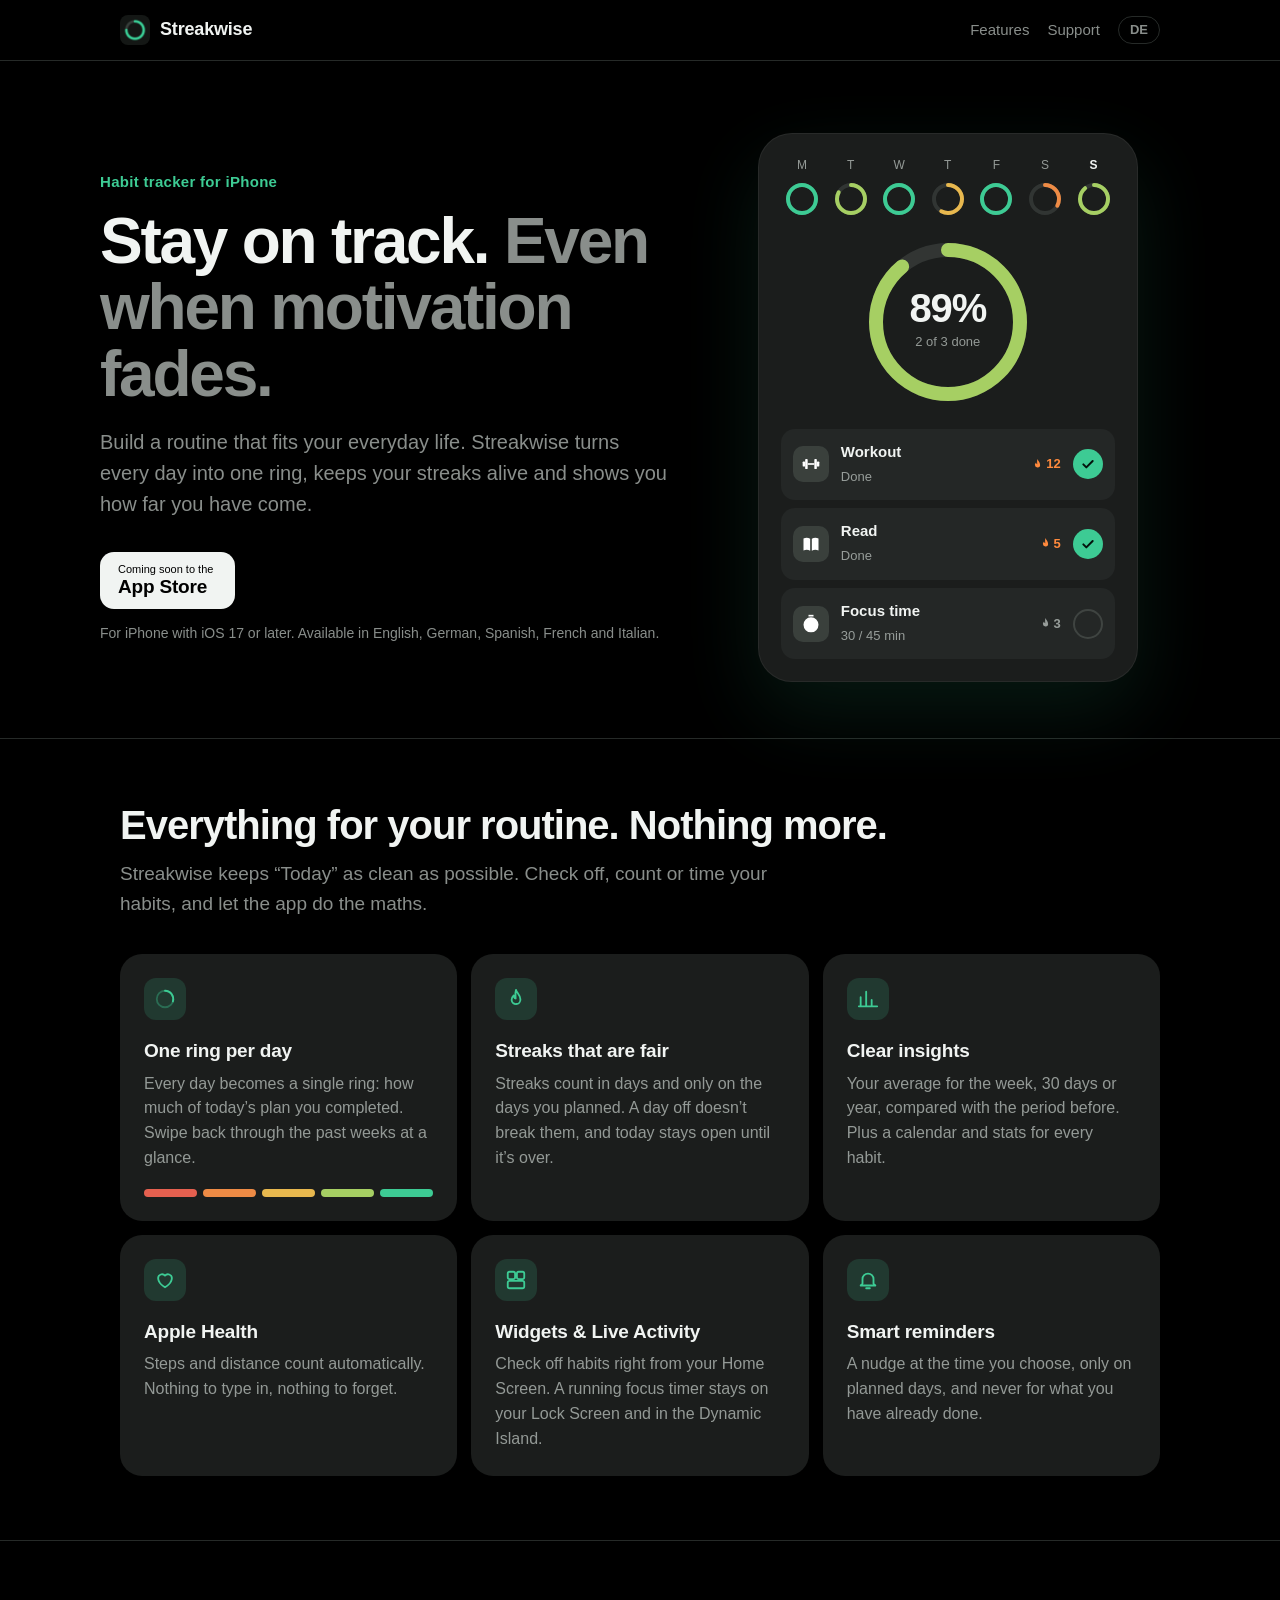
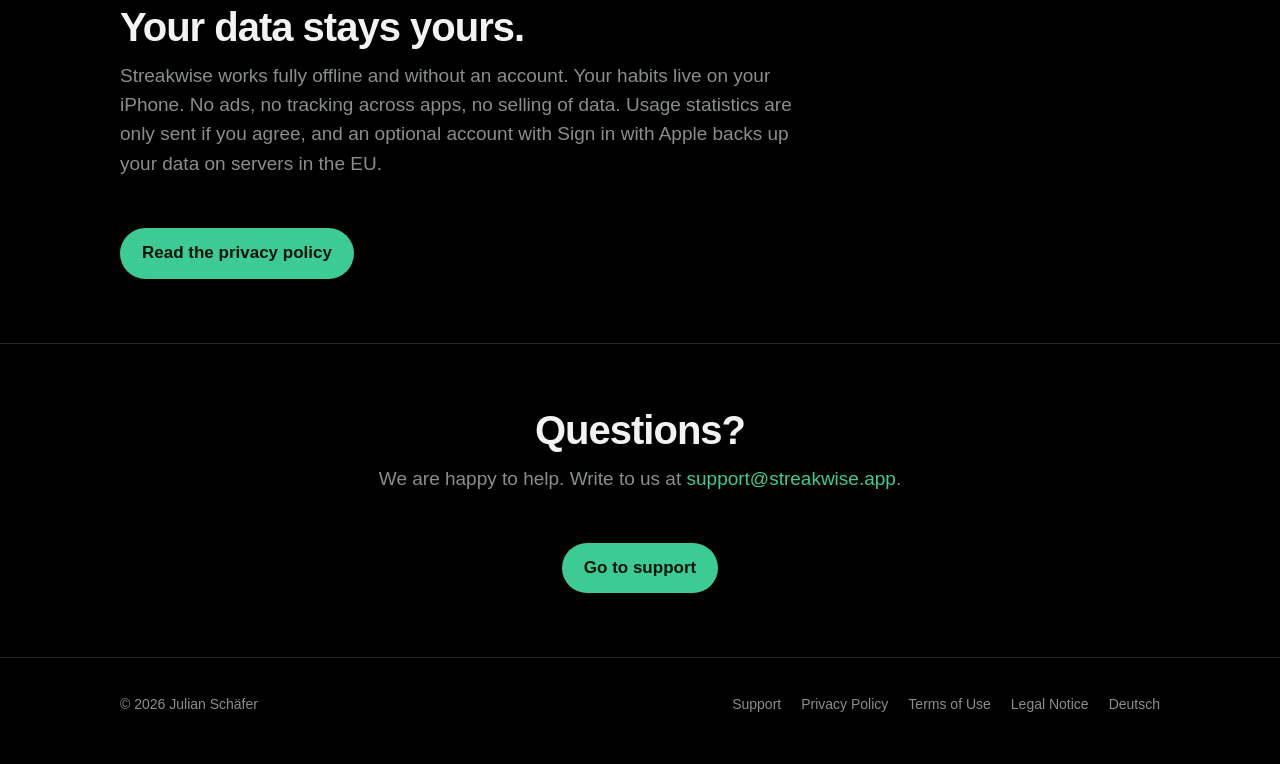
==== index.html @ 622528d2 "Add files via upload" ====
<!doctype html>
<html lang="en">
<head>
  <meta charset="utf-8">
  <meta name="viewport" content="width=device-width, initial-scale=1">
  <title>Streakwise – Habit tracker for iPhone</title>
  <meta name="description" content="Streakwise is a habit tracker for iPhone. Daily rings, streaks, Apple Health and widgets help you stay on track, even when motivation fades.">
  <meta name="theme-color" content="#000000">
  <link rel="canonical" href="https://streakwise.app/">
  <link rel="alternate" hreflang="en" href="https://streakwise.app/">
  <link rel="alternate" hreflang="de" href="https://streakwise.app/de/">
  <link rel="alternate" hreflang="x-default" href="https://streakwise.app/">
  <meta property="og:type" content="website">
  <meta property="og:title" content="Streakwise – Habit tracker for iPhone">
  <meta property="og:description" content="Stay on track. Even when motivation fades.">
  <meta property="og:url" content="https://streakwise.app/">
  <meta property="og:image" content="https://streakwise.app/assets/app-icon.png">
  <link rel="icon" type="image/png" href="/favicon.png">
  <link rel="apple-touch-icon" href="/apple-touch-icon.png">
  <link rel="stylesheet" href="/assets/style.css">
  <!-- Sobald die App live ist: <meta name="apple-itunes-app" content="app-id=APP_ID"> -->
</head>
<body>
  <header class="site-header">
    <div class="wrap">
      <a class="brand" href="/"><img src="/assets/app-icon.png" alt="" width="30" height="30">Streakwise</a>
      <nav class="nav" aria-label="Main">
        <a class="hide-sm" href="#features">Features</a>
        <a href="/support/">Support</a>
        <a class="lang" href="/de/" hreflang="de" lang="de">DE</a>
      </nav>
    </div>
  </header>

  <main>
    <div class="wrap hero">
      <div>
        <p class="eyebrow">Habit tracker for iPhone</p>
        <h1>Stay on track. <span>Even when motivation fades.</span></h1>
        <p class="lead">Build a routine that fits your everyday life. Streakwise turns every day into one ring, keeps your streaks alive and shows you how far you have come.</p>
        <span class="store-badge" aria-disabled="true">
          <span><small>Coming soon to the</small><strong>App Store</strong></span>
        </span>
        <p class="hint">For iPhone with iOS 17 or later. Available in English, German, Spanish, French and Italian.</p>
      </div>

      <div class="preview" role="img" aria-label="Preview of the Today screen: a daily ring at 89 percent, two of three habits done">
        <div class="week" aria-hidden="true">
          <div><span>M</span><svg viewBox="0 0 36 36"><circle cx="18" cy="18" r="14" fill="none" stroke="var(--empty)" stroke-width="4"/><circle cx="18" cy="18" r="14" fill="none" stroke="var(--p4)" stroke-width="4" stroke-linecap="round" pathLength="100" stroke-dasharray="100 100" transform="rotate(-90 18 18)"/></svg></div>
          <div><span>T</span><svg viewBox="0 0 36 36"><circle cx="18" cy="18" r="14" fill="none" stroke="var(--empty)" stroke-width="4"/><circle cx="18" cy="18" r="14" fill="none" stroke="var(--p3)" stroke-width="4" stroke-linecap="round" pathLength="100" stroke-dasharray="83 100" transform="rotate(-90 18 18)"/></svg></div>
          <div><span>W</span><svg viewBox="0 0 36 36"><circle cx="18" cy="18" r="14" fill="none" stroke="var(--empty)" stroke-width="4"/><circle cx="18" cy="18" r="14" fill="none" stroke="var(--p4)" stroke-width="4" stroke-linecap="round" pathLength="100" stroke-dasharray="100 100" transform="rotate(-90 18 18)"/></svg></div>
          <div><span>T</span><svg viewBox="0 0 36 36"><circle cx="18" cy="18" r="14" fill="none" stroke="var(--empty)" stroke-width="4"/><circle cx="18" cy="18" r="14" fill="none" stroke="var(--p2)" stroke-width="4" stroke-linecap="round" pathLength="100" stroke-dasharray="58 100" transform="rotate(-90 18 18)"/></svg></div>
          <div><span>F</span><svg viewBox="0 0 36 36"><circle cx="18" cy="18" r="14" fill="none" stroke="var(--empty)" stroke-width="4"/><circle cx="18" cy="18" r="14" fill="none" stroke="var(--p4)" stroke-width="4" stroke-linecap="round" pathLength="100" stroke-dasharray="100 100" transform="rotate(-90 18 18)"/></svg></div>
          <div><span>S</span><svg viewBox="0 0 36 36"><circle cx="18" cy="18" r="14" fill="none" stroke="var(--empty)" stroke-width="4"/><circle cx="18" cy="18" r="14" fill="none" stroke="var(--p1)" stroke-width="4" stroke-linecap="round" pathLength="100" stroke-dasharray="33 100" transform="rotate(-90 18 18)"/></svg></div>
          <div class="today"><span>S</span><svg viewBox="0 0 36 36"><circle cx="18" cy="18" r="14" fill="none" stroke="var(--empty)" stroke-width="4"/><circle cx="18" cy="18" r="14" fill="none" stroke="var(--p3)" stroke-width="4" stroke-linecap="round" pathLength="100" stroke-dasharray="89 100" transform="rotate(-90 18 18)"/></svg></div>
        </div>

        <div class="day-ring" aria-hidden="true">
          <svg viewBox="0 0 170 170"><circle cx="85" cy="85" r="72" fill="none" stroke="var(--empty)" stroke-width="14"/><circle cx="85" cy="85" r="72" fill="none" stroke="var(--p3)" stroke-width="14" stroke-linecap="round" pathLength="100" stroke-dasharray="89 100" transform="rotate(-90 85 85)"/></svg>
          <div class="value"><strong>89%</strong><span>2 of 3 done</span></div>
        </div>

        <div class="habit" aria-hidden="true">
          <div class="tile"><svg viewBox="0 0 24 24"><rect x="2" y="9" width="3" height="6" rx="1"/><rect x="5" y="6" width="3" height="12" rx="1"/><rect x="8" y="11" width="8" height="2"/><rect x="16" y="6" width="3" height="12" rx="1"/><rect x="19" y="9" width="3" height="6" rx="1"/></svg></div>
          <div class="text"><strong>Workout</strong><span>Done</span></div>
          <span class="flame"><svg viewBox="0 0 24 24"><path d="M12 2c.6 3.2 4.8 5.6 4.8 10.4A4.8 4.8 0 0 1 7.2 13c0-2.1 1-3.7 2.3-4.9.1 1.8.9 3 2.1 3.3C11.3 8.2 10.9 5 12 2z"/></svg>12</span>
          <span class="check done"><svg viewBox="0 0 24 24" fill="none" stroke-width="3" stroke-linecap="round" stroke-linejoin="round"><path d="M5 12.5l4.5 4.5L19 7.5"/></svg></span>
        </div>
        <div class="habit" aria-hidden="true">
          <div class="tile"><svg viewBox="0 0 24 24"><path d="M3 5.5C5.5 4.3 8.5 4.3 11 5.8V20c-2.5-1.4-5.5-1.4-8-.2zM13 5.8c2.5-1.5 5.5-1.5 8-.3V19.8c-2.5-1.2-5.5-1.2-8 .2z"/></svg></div>
          <div class="text"><strong>Read</strong><span>Done</span></div>
          <span class="flame"><svg viewBox="0 0 24 24"><path d="M12 2c.6 3.2 4.8 5.6 4.8 10.4A4.8 4.8 0 0 1 7.2 13c0-2.1 1-3.7 2.3-4.9.1 1.8.9 3 2.1 3.3C11.3 8.2 10.9 5 12 2z"/></svg>5</span>
          <span class="check done"><svg viewBox="0 0 24 24" fill="none" stroke-width="3" stroke-linecap="round" stroke-linejoin="round"><path d="M5 12.5l4.5 4.5L19 7.5"/></svg></span>
        </div>
        <div class="habit" aria-hidden="true">
          <div class="tile"><svg viewBox="0 0 24 24"><path d="M9 1h6v2H9z"/><path d="M12 4a9 9 0 1 0 0 18 9 9 0 0 0 0-18zm1 9.4V8h-2v6.2l3.8 2.3 1-1.7z"/></svg></div>
          <div class="text"><strong>Focus time</strong><span>30 / 45 min</span></div>
          <span class="flame open"><svg viewBox="0 0 24 24"><path d="M12 2c.6 3.2 4.8 5.6 4.8 10.4A4.8 4.8 0 0 1 7.2 13c0-2.1 1-3.7 2.3-4.9.1 1.8.9 3 2.1 3.3C11.3 8.2 10.9 5 12 2z"/></svg>3</span>
          <span class="check todo"></span>
        </div>
      </div>
    </div>

    <section class="section" id="features">
      <div class="wrap">
        <h2>Everything for your routine. Nothing more.</h2>
        <p>Streakwise keeps “Today” as clean as possible. Check off, count or time your habits, and let the app do the maths.</p>
        <div class="grid">
          <article class="feature">
            <div class="icon"><svg viewBox="0 0 24 24"><circle cx="12" cy="12" r="9" opacity=".35"/><path d="M12 3a9 9 0 0 1 8.6 11.7"/></svg></div>
            <h3>One ring per day</h3>
            <p>Every day becomes a single ring: how much of today’s plan you completed. Swipe back through the past weeks at a glance.</p>
            <div class="stages" aria-hidden="true"><i style="background:var(--p0)"></i><i style="background:var(--p1)"></i><i style="background:var(--p2)"></i><i style="background:var(--p3)"></i><i style="background:var(--p4)"></i></div>
          </article>
          <article class="feature">
            <div class="icon"><svg viewBox="0 0 24 24"><path d="M12 2c.6 3.2 4.8 5.6 4.8 10.4A4.8 4.8 0 0 1 7.2 13c0-2.1 1-3.7 2.3-4.9.1 1.8.9 3 2.1 3.3C11.3 8.2 10.9 5 12 2z"/></svg></div>
            <h3>Streaks that are fair</h3>
            <p>Streaks count in days and only on the days you planned. A day off doesn’t break them, and today stays open until it’s over.</p>
          </article>
          <article class="feature">
            <div class="icon"><svg viewBox="0 0 24 24"><path d="M4 20V10M10 20V4M16 20v-7M22 20H2"/></svg></div>
            <h3>Clear insights</h3>
            <p>Your average for the week, 30 days or year, compared with the period before. Plus a calendar and stats for every habit.</p>
          </article>
          <article class="feature">
            <div class="icon"><svg viewBox="0 0 24 24"><path d="M12 20s-7.5-4.4-7.5-10.2A4.3 4.3 0 0 1 12 7.2a4.3 4.3 0 0 1 7.5 2.6C19.5 15.6 12 20 12 20z"/></svg></div>
            <h3>Apple Health</h3>
            <p>Steps and distance count automatically. Nothing to type in, nothing to forget.</p>
          </article>
          <article class="feature">
            <div class="icon"><svg viewBox="0 0 24 24"><rect x="3" y="3" width="8" height="8" rx="2"/><rect x="13" y="3" width="8" height="8" rx="2"/><rect x="3" y="13" width="18" height="8" rx="2"/></svg></div>
            <h3>Widgets &amp; Live Activity</h3>
            <p>Check off habits right from your Home Screen. A running focus timer stays on your Lock Screen and in the Dynamic Island.</p>
          </article>
          <article class="feature">
            <div class="icon"><svg viewBox="0 0 24 24"><path d="M6 16V11a6 6 0 0 1 12 0v5l2 2H4zM10 21h4"/></svg></div>
            <h3>Smart reminders</h3>
            <p>A nudge at the time you choose, only on planned days, and never for what you have already done.</p>
          </article>
        </div>
      </div>
    </section>

    <section class="section" id="privacy">
      <div class="wrap">
        <h2>Your data stays yours.</h2>
        <p>Streakwise works fully offline and without an account. Your habits live on your iPhone. No ads, no tracking across apps, no selling of data. Usage statistics are only sent if you agree, and an optional account with Sign in with Apple backs up your data on servers in the EU.</p>
        <a class="button" href="/privacy/">Read the privacy policy</a>
      </div>
    </section>

    <section class="section cta">
      <div class="wrap">
        <h2>Questions?</h2>
        <p>We are happy to help. Write to us at <a href="mailto:support@streakwise.app">support@streakwise.app</a>.</p>
        <a class="button" href="/support/">Go to support</a>
      </div>
    </section>
  </main>

  <footer class="site-footer">
    <div class="wrap">
      <span>© 2026 Julian Schäfer</span>
      <nav aria-label="Legal">
        <a href="/support/">Support</a>
        <a href="/privacy/">Privacy Policy</a>
        <a href="/terms/">Terms of Use</a>
        <a href="/imprint/">Legal Notice</a>
        <a href="/de/" hreflang="de" lang="de">Deutsch</a>
      </nav>
    </div>
  </footer>
</body>
</html>
---- assets/style.css ----
/* Streakwise – Farben 1:1 aus lib/core/theme/app_colors.dart der App */
:root {
  --bg: #000000;
  --card: #1b1d1c;
  --card-2: #242726;
  --fg: #f1f4f2;
  --fg-2: rgba(228, 236, 231, 0.6);
  --sep: rgba(120, 132, 125, 0.32);
  --fill: rgba(120, 134, 126, 0.26);
  --accent: #3dcb94;
  --accent-soft: rgba(61, 203, 148, 0.16);
  --accent-ink: #04140d;
  --streak: #ff8a3d;
  --p0: #e5604f;
  --p1: #ee8b45;
  --p2: #e8b84e;
  --p3: #a6cf63;
  --p4: #3dcb94;
  --empty: rgba(140, 152, 146, 0.2);
  --radius: 22px;
  --radius-sm: 14px;
  --font: -apple-system, BlinkMacSystemFont, "SF Pro Text", "SF Pro Display",
    "Helvetica Neue", Helvetica, Arial, sans-serif;
  color-scheme: dark;
}

*,
*::before,
*::after { box-sizing: border-box; }

html { -webkit-text-size-adjust: 100%; }

body {
  margin: 0;
  background: var(--bg);
  color: var(--fg);
  font: 17px/1.55 var(--font);
  -webkit-font-smoothing: antialiased;
}

a { color: var(--accent); text-decoration: none; }
a:hover { text-decoration: underline; }

img { max-width: 100%; display: block; }

.wrap { width: 100%; max-width: 1080px; margin: 0 auto; padding: 0 20px; }
.prose-wrap { max-width: 760px; }

/* Kopf */
.site-header {
  position: sticky; top: 0; z-index: 10;
  background: rgba(0, 0, 0, 0.78);
  -webkit-backdrop-filter: saturate(160%) blur(18px);
  backdrop-filter: saturate(160%) blur(18px);
  border-bottom: 1px solid var(--sep);
}
.site-header .wrap { display: flex; align-items: center; justify-content: space-between; height: 60px; }
.brand { display: flex; align-items: center; gap: 10px; color: var(--fg); font-weight: 700; font-size: 18px; letter-spacing: -0.01em; }
.brand:hover { text-decoration: none; }
.brand img { width: 30px; height: 30px; border-radius: 8px; }
.nav { display: flex; align-items: center; gap: 18px; font-size: 15px; }
.nav a { color: var(--fg-2); }
.nav a:hover { color: var(--fg); text-decoration: none; }
.lang { border: 1px solid var(--sep); border-radius: 999px; padding: 3px 11px; font-weight: 600; font-size: 13px; }

/* Hero */
.hero { padding: 72px 0 56px; display: grid; gap: 48px; align-items: center; grid-template-columns: minmax(0, 1.1fr) minmax(0, 0.9fr); }
.eyebrow { color: var(--accent); font-weight: 600; font-size: 15px; letter-spacing: 0.02em; margin: 0 0 14px; }
.hero h1 { font-size: clamp(40px, 6vw, 64px); line-height: 1.04; letter-spacing: -0.035em; margin: 0 0 20px; font-weight: 800; }
.hero h1 span { color: var(--fg-2); }
.lead { font-size: 20px; color: var(--fg-2); margin: 0 0 32px; max-width: 30em; }

.store-badge {
  display: inline-flex; align-items: center; gap: 12px;
  background: var(--fg); color: #000; border-radius: 14px;
  padding: 11px 22px 11px 18px; font-weight: 600;
}
.store-badge:hover { text-decoration: none; opacity: 0.9; }
.store-badge svg { width: 26px; height: 26px; }
.store-badge small { display: block; font-size: 11px; font-weight: 500; line-height: 1.2; }
.store-badge strong { display: block; font-size: 19px; line-height: 1.15; letter-spacing: -0.01em; }
.store-badge[aria-disabled="true"] { cursor: default; }
.hint { color: var(--fg-2); font-size: 14px; margin: 14px 0 0; }

/* Vorschau von „Heute“ */
.preview {
  background: var(--card); border-radius: 34px; padding: 22px;
  border: 1px solid rgba(255, 255, 255, 0.06);
  box-shadow: 0 30px 80px rgba(61, 203, 148, 0.12);
  max-width: 380px; width: 100%; justify-self: center;
}
.week { display: grid; grid-template-columns: repeat(7, 1fr); gap: 6px; text-align: center; margin-bottom: 20px; }
.week span { display: block; font-size: 12px; color: var(--fg-2); margin-bottom: 6px; }
.week svg { width: 100%; max-width: 36px; margin: 0 auto; display: block; }
.week .today span { color: var(--fg); font-weight: 700; }
.day-ring { display: grid; place-items: center; position: relative; margin: 8px 0 22px; }
.day-ring svg { width: 170px; height: 170px; }
.day-ring .value { position: absolute; text-align: center; }
.day-ring .value strong { display: block; font-size: 40px; letter-spacing: -0.03em; line-height: 1; }
.day-ring .value span { font-size: 13px; color: var(--fg-2); }
.habit { display: flex; align-items: center; gap: 12px; background: var(--card-2); border-radius: var(--radius-sm); padding: 11px 12px; margin-top: 8px; }
.habit .tile { width: 36px; height: 36px; border-radius: 10px; background: var(--fill); display: grid; place-items: center; flex: none; }
.habit .tile svg { width: 20px; height: 20px; fill: #fff; }
.habit .text { flex: 1; min-width: 0; }
.habit .text strong { display: block; font-size: 15px; font-weight: 600; }
.habit .text span { font-size: 13px; color: var(--fg-2); }
.flame { display: inline-flex; align-items: center; gap: 2px; color: var(--streak); font-size: 13px; font-weight: 600; }
.flame svg { width: 13px; height: 13px; fill: currentColor; }
.flame.open { color: var(--fg-2); }
.check { width: 30px; height: 30px; border-radius: 50%; flex: none; display: grid; place-items: center; }
.check.done { background: var(--accent); }
.check.done svg { width: 16px; height: 16px; stroke: var(--accent-ink); }
.check.todo { border: 2px solid var(--sep); }

/* Abschnitte */
.section { padding: 64px 0; border-top: 1px solid var(--sep); }
.section h2 { font-size: clamp(28px, 4vw, 40px); letter-spacing: -0.025em; line-height: 1.1; margin: 0 0 12px; }
.section > .wrap > p { color: var(--fg-2); max-width: 36em; margin: 0 0 36px; font-size: 19px; }
.grid { display: grid; grid-template-columns: repeat(3, minmax(0, 1fr)); gap: 14px; }
.feature { background: var(--card); border-radius: var(--radius); padding: 24px; }
.feature .icon { width: 42px; height: 42px; border-radius: 12px; background: var(--accent-soft); display: grid; place-items: center; margin-bottom: 16px; }
.feature .icon svg { width: 22px; height: 22px; stroke: var(--accent); fill: none; stroke-width: 2; stroke-linecap: round; stroke-linejoin: round; }
.feature h3 { margin: 0 0 6px; font-size: 19px; letter-spacing: -0.01em; }
.feature p { margin: 0; color: var(--fg-2); font-size: 16px; }

.stages { display: flex; gap: 6px; margin-top: 18px; }
.stages i { flex: 1; height: 8px; border-radius: 4px; }

.cta { text-align: center; }
.cta .wrap > p { margin-left: auto; margin-right: auto; }

/* Rechtstexte und Support */
.page { padding: 56px 0 72px; }
.page h1 { font-size: clamp(32px, 5vw, 44px); letter-spacing: -0.03em; line-height: 1.1; margin: 0 0 8px; }
.page .meta { color: var(--fg-2); font-size: 15px; margin: 0 0 40px; }
.page h2 { font-size: 22px; letter-spacing: -0.01em; margin: 40px 0 10px; }
.page h3 { font-size: 18px; margin: 26px 0 8px; }
.page p, .page li { color: rgba(241, 244, 242, 0.86); }
.page ul { padding-left: 1.2em; }
.page li { margin: 4px 0; }
.page address { font-style: normal; }
.page table { width: 100%; border-collapse: collapse; font-size: 15px; margin: 12px 0; }
.page th, .page td { text-align: left; vertical-align: top; padding: 10px 12px 10px 0; border-bottom: 1px solid var(--sep); }
.page th { color: var(--fg-2); font-weight: 600; }
.table-scroll { overflow-x: auto; }
.card { background: var(--card); border-radius: var(--radius); padding: 22px 24px; margin: 18px 0; }
.card p { margin: 0; }
.card p + p { margin-top: 8px; }
.button {
  display: inline-block; background: var(--accent); color: var(--accent-ink);
  border-radius: 999px; padding: 12px 22px; font-weight: 700; margin-top: 14px;
}
.button:hover { text-decoration: none; opacity: 0.9; }

details { background: var(--card); border-radius: var(--radius-sm); margin: 10px 0; }
summary { cursor: pointer; padding: 16px 20px; font-weight: 600; list-style: none; position: relative; padding-right: 48px; }
summary::-webkit-details-marker { display: none; }
summary::after { content: "+"; position: absolute; right: 20px; top: 13px; color: var(--accent); font-size: 22px; font-weight: 400; }
details[open] summary::after { content: "–"; }
details > div { padding: 0 20px 16px; color: var(--fg-2); }
details > div p { margin: 0 0 8px; color: var(--fg-2); }

/* Fuß */
.site-footer { border-top: 1px solid var(--sep); padding: 36px 0 48px; color: var(--fg-2); font-size: 14px; }
.site-footer .wrap { display: flex; flex-wrap: wrap; gap: 14px 28px; justify-content: space-between; }
.site-footer nav { display: flex; flex-wrap: wrap; gap: 8px 20px; }
.site-footer a { color: var(--fg-2); }
.site-footer a:hover { color: var(--fg); }

@media (max-width: 860px) {
  .hero { grid-template-columns: minmax(0, 1fr); padding: 44px 0 40px; gap: 40px; }
  .grid { grid-template-columns: repeat(2, minmax(0, 1fr)); }
}
@media (max-width: 560px) {
  body { font-size: 16px; }
  .wrap { padding-left: 16px; padding-right: 16px; }
  .nav .hide-sm { display: none; }
  .grid { grid-template-columns: minmax(0, 1fr); }
  .lead { font-size: 18px; }
  .section { padding: 48px 0; }
}
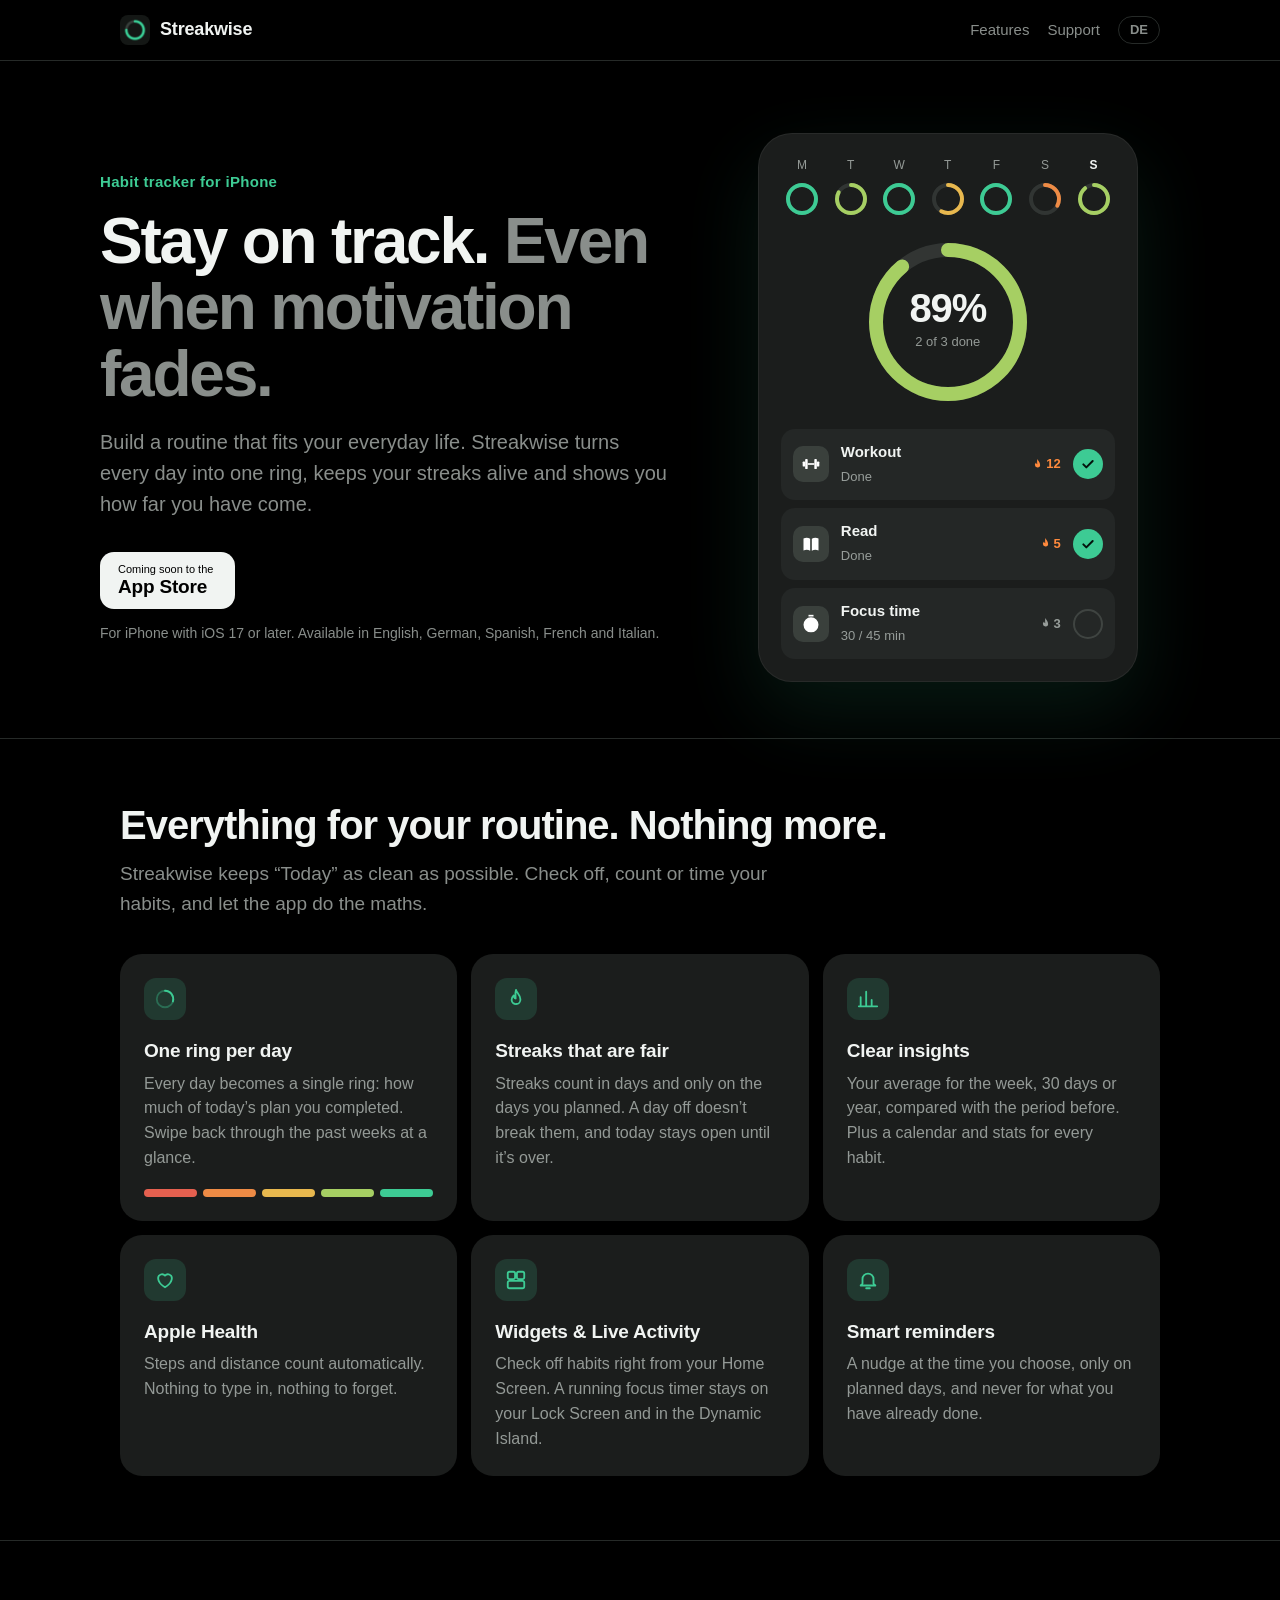
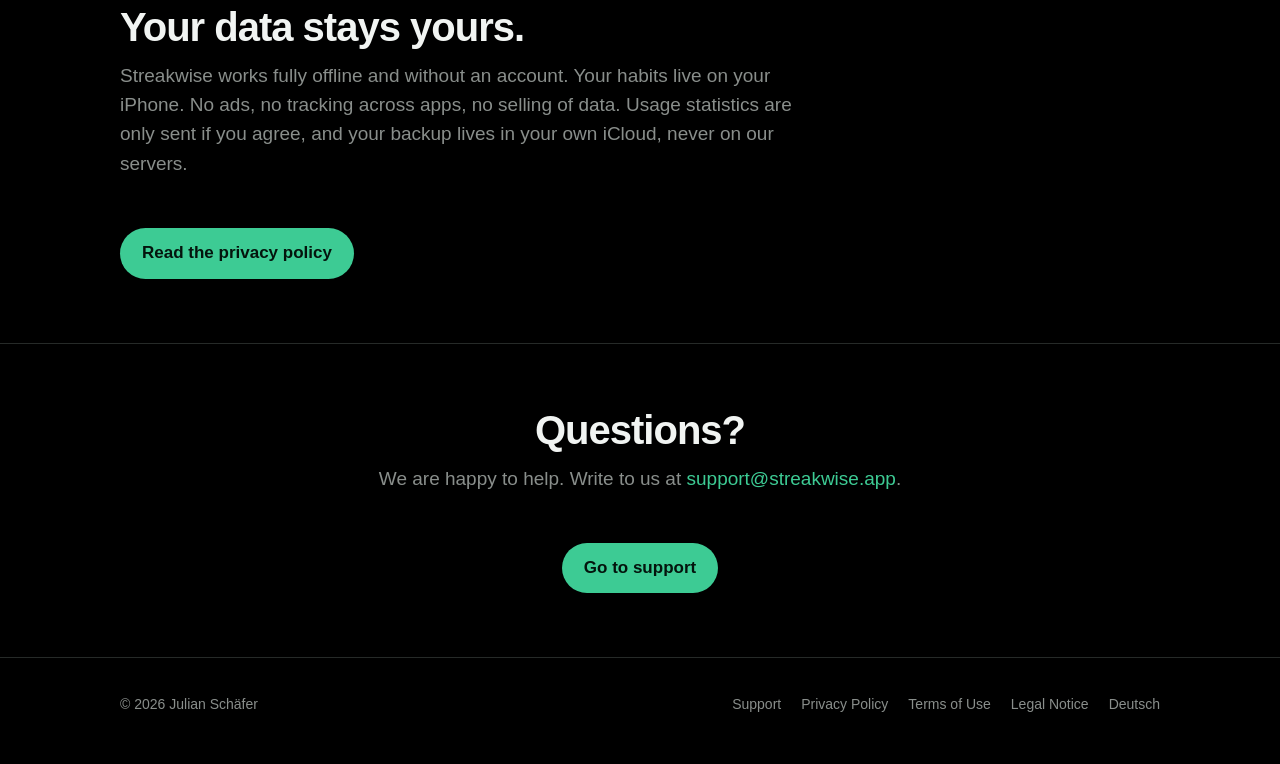
==== commit 85356105: "Add files via upload" ====
--- a/index.html
+++ b/index.html
@@ -124,7 +124,7 @@
     <section class="section" id="privacy">
       <div class="wrap">
         <h2>Your data stays yours.</h2>
-        <p>Streakwise works fully offline and without an account. Your habits live on your iPhone. No ads, no tracking across apps, no selling of data. Usage statistics are only sent if you agree, and an optional account with Sign in with Apple backs up your data on servers in the EU.</p>
+        <p>Streakwise works fully offline and without an account. Your habits live on your iPhone. No ads, no tracking across apps, no selling of data. Usage statistics are only sent if you agree, and your backup lives in your own iCloud, never on our servers.</p>
         <a class="button" href="/privacy/">Read the privacy policy</a>
       </div>
     </section>
